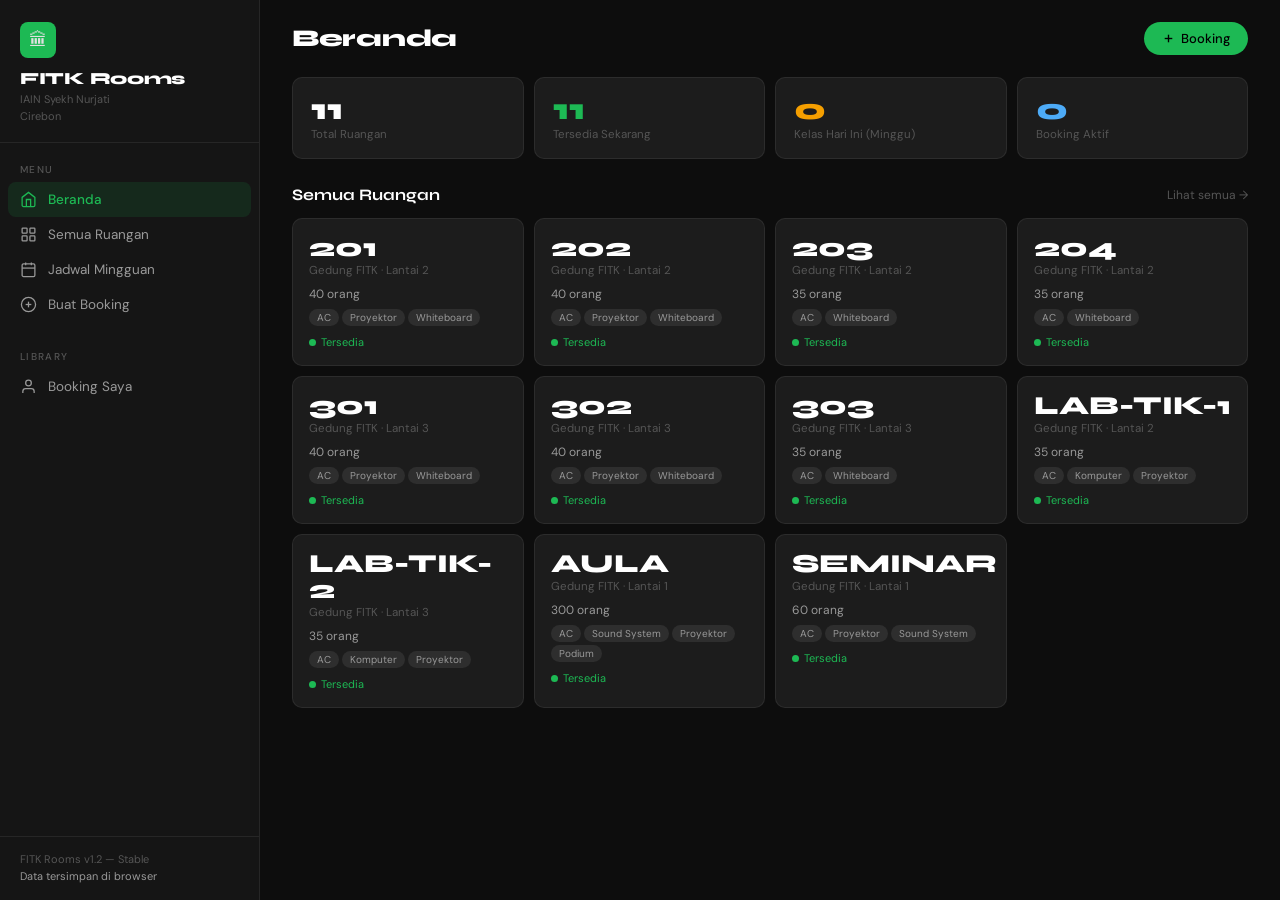
==== index.html @ 536a7aae "bisa inimah" ====
<!DOCTYPE html>
<html lang="id">
<head>
<meta charset="UTF-8">
<meta name="viewport" content="width=device-width, initial-scale=1.0">
<title>FITK Rooms — IAIN Syekh Nurjati</title>
<link href="https://fonts.googleapis.com/css2?family=Syne:wght@700;800&family=DM+Sans:wght@400;500&display=swap" rel="stylesheet">
<style>
*, *::before, *::after { box-sizing: border-box; margin: 0; padding: 0; }

:root {
  --bg: #0d0d0d;
  --surface: #151515;
  --card: #1c1c1c;
  --hover: #242424;
  --active: #2e2e2e;
  --green: #1DB954;
  --green-bright: #1ed760;
  --green-dim: rgba(29,185,84,0.12);
  --red: #e03131;
  --red-dim: rgba(224,49,49,0.12);
  --amber: #f59f00;
  --amber-dim: rgba(245,159,0,0.12);
  --blue: #4dabf7;
  --white: #ffffff;
  --t1: #e0e0e0;
  --t2: #999999;
  --t3: #555555;
  --border: rgba(255,255,255,0.07);
  --sidebar-w: 260px;
  --radius: 10px;
}

html, body { height: 100%; font-family: 'DM Sans', sans-serif; background: var(--bg); color: var(--t1); font-size: 14px; overflow: hidden; }

/* ── Layout ── */
#app { display: flex; height: 100vh; }

/* ── Sidebar ── */
#sidebar {
  width: var(--sidebar-w);
  min-width: var(--sidebar-w);
  background: var(--surface);
  border-right: 1px solid var(--border);
  display: flex;
  flex-direction: column;
  overflow-y: auto;
}
#sidebar::-webkit-scrollbar { width: 0; }

.logo-area { padding: 22px 20px 18px; border-bottom: 1px solid var(--border); }
.logo-icon { width: 36px; height: 36px; background: var(--green); border-radius: 8px; display: flex; align-items: center; justify-content: center; font-size: 18px; margin-bottom: 10px; }
.logo-title { font-family: 'Syne', sans-serif; font-size: 17px; font-weight: 800; color: var(--white); letter-spacing: -0.3px; }
.logo-sub { font-size: 11px; color: var(--t3); margin-top: 2px; line-height: 1.5; }

.nav-section { padding: 20px 20px 6px; font-size: 10px; font-weight: 500; text-transform: uppercase; letter-spacing: 1.3px; color: var(--t3); }
.nav-group { padding: 0 8px 8px; }

.nav-item {
  display: flex; align-items: center; gap: 11px;
  padding: 9px 12px; border-radius: 8px;
  cursor: pointer; color: var(--t2);
  transition: all 0.15s; font-size: 13.5px;
  user-select: none; line-height: 1;
}
.nav-item:hover { background: var(--hover); color: var(--white); }
.nav-item.active { background: var(--green-dim); color: var(--green); font-weight: 500; }
.nav-item svg { width: 17px; height: 17px; flex-shrink: 0; stroke-width: 1.8; }
.nav-badge { font-size: 10px; background: var(--green); color: #000; border-radius: 20px; padding: 1px 7px; font-weight: 700; margin-left: auto; display: none; }

.sidebar-footer { margin-top: auto; padding: 14px 20px; border-top: 1px solid var(--border); font-size: 11px; color: var(--t3); line-height: 1.6; }

/* ── Main ── */
#main { flex: 1; display: flex; flex-direction: column; overflow: hidden; min-width: 0; }

#topbar { display: flex; align-items: center; gap: 14px; padding: 22px 32px 0; flex-shrink: 0; }
#page-title { font-family: 'Syne', sans-serif; font-size: 24px; font-weight: 800; color: var(--white); flex: 1; letter-spacing: -0.3px; }

#content { flex: 1; overflow-y: auto; padding: 22px 32px 48px; }
#content::-webkit-scrollbar { width: 6px; }
#content::-webkit-scrollbar-thumb { background: var(--active); border-radius: 20px; }

/* ── Pages ── */
.page { display: none; }
.page.active { display: block; animation: fadeIn 0.2s ease; }
@keyframes fadeIn { from { opacity: 0; transform: translateY(6px); } to { opacity: 1; transform: none; } }

/* ── Buttons ── */
.btn {
  display: inline-flex; align-items: center; gap: 6px;
  padding: 8px 18px; border-radius: 22px; font-size: 13px;
  font-weight: 500; cursor: pointer; border: none;
  transition: all 0.15s; font-family: 'DM Sans', sans-serif;
  white-space: nowrap;
}
.btn-green { background: var(--green); color: #000; }
.btn-green:hover { background: var(--green-bright); }
.btn-outline { background: transparent; border: 1px solid var(--border); color: var(--t2); }
.btn-outline:hover { background: var(--hover); color: var(--white); border-color: var(--t3); }
.btn-red { background: var(--red-dim); color: var(--red); border: 1px solid rgba(224,49,49,0.2); }
.btn-red:hover { background: rgba(224,49,49,0.22); }
.btn-sm { padding: 5px 13px; font-size: 12px; }

/* ── Search ── */
.search-wrap { position: relative; }
.search-wrap svg { position: absolute; left: 11px; top: 50%; transform: translateY(-50%); color: var(--t3); width: 15px; height: 15px; pointer-events: none; stroke-width: 2; }
.search-wrap input { background: var(--card); border: 1px solid var(--border); border-radius: 22px; padding: 8px 16px 8px 34px; color: var(--t1); font-size: 13px; outline: none; width: 210px; transition: border 0.15s; font-family: 'DM Sans', sans-serif; }
.search-wrap input:focus { border-color: var(--t3); }

/* ── Stats ── */
.stat-grid { display: grid; grid-template-columns: repeat(4, 1fr); gap: 10px; margin-bottom: 26px; }
.stat-card { background: var(--card); border: 1px solid var(--border); border-radius: var(--radius); padding: 16px 18px; }
.stat-num { font-family: 'Syne', sans-serif; font-size: 30px; font-weight: 800; line-height: 1; color: var(--white); }
.stat-label { font-size: 11.5px; color: var(--t3); margin-top: 3px; }
.stat-card.green .stat-num { color: var(--green); }
.stat-card.amber .stat-num { color: var(--amber); }
.stat-card.blue .stat-num { color: var(--blue); }

/* ── Section header ── */
.sec-header { display: flex; align-items: center; justify-content: space-between; margin-bottom: 14px; margin-top: 26px; }
.sec-header:first-child { margin-top: 0; }
.sec-title { font-family: 'Syne', sans-serif; font-size: 16px; font-weight: 700; color: var(--white); }
.sec-link { font-size: 12px; color: var(--t3); cursor: pointer; transition: 0.15s; }
.sec-link:hover { color: var(--green); }

/* ── Room grid ── */
.room-grid { display: grid; grid-template-columns: repeat(auto-fill, minmax(185px, 1fr)); gap: 10px; }
.room-card {
  background: var(--card); border: 1px solid var(--border);
  border-radius: var(--radius); padding: 16px;
  cursor: pointer; transition: all 0.18s;
  position: relative; overflow: hidden;
}
.room-card::after {
  content: ''; position: absolute; top: 0; left: 0; right: 0; height: 3px;
  background: var(--green); opacity: 0; transition: opacity 0.2s;
}
.room-card:hover { background: var(--hover); border-color: var(--t3); transform: translateY(-2px); }
.room-card:hover::after { opacity: 0.5; }
.room-card.occupied::after { background: var(--red); opacity: 0.9; }
.room-card.booked::after { background: var(--amber); opacity: 0.9; }
.room-num { font-family: 'Syne', sans-serif; font-size: 26px; font-weight: 800; color: var(--white); line-height: 1; }
.room-meta { font-size: 11.5px; color: var(--t3); margin-top: 2px; }
.room-cap { font-size: 12px; color: var(--t2); margin-top: 8px; }
.room-tags { display: flex; flex-wrap: wrap; gap: 3px; margin-top: 7px; }
.tag { font-size: 10px; background: var(--active); color: var(--t2); border-radius: 20px; padding: 2px 8px; }
.status-dot { display: flex; align-items: center; gap: 5px; font-size: 11px; margin-top: 9px; }
.dot { width: 7px; height: 7px; border-radius: 50%; flex-shrink: 0; }
.dot-green { background: var(--green); }
.dot-red { background: var(--red); }
.dot-amber { background: var(--amber); }

/* ── Now strip ── */
.now-strip { display: flex; gap: 8px; overflow-x: auto; padding-bottom: 6px; margin-bottom: 4px; }
.now-strip::-webkit-scrollbar { height: 3px; }
.now-strip::-webkit-scrollbar-thumb { background: var(--active); border-radius: 20px; }
.now-card {
  background: var(--card); border: 1px solid var(--border);
  border-left: 3px solid var(--red); border-radius: var(--radius);
  padding: 12px 14px; min-width: 175px; flex-shrink: 0;
}
.now-card.booked { border-left-color: var(--amber); }
.now-card-room { font-family: 'Syne', sans-serif; font-size: 17px; font-weight: 700; color: var(--white); }
.now-card-info { font-size: 11px; color: var(--t3); margin-top: 2px; line-height: 1.5; }

/* ── Filter chips ── */
.filter-bar { display: flex; gap: 6px; margin-bottom: 18px; flex-wrap: wrap; }
.chip {
  font-size: 12px; padding: 5px 13px; border-radius: 20px;
  border: 1px solid var(--border); background: var(--card);
  color: var(--t2); cursor: pointer; transition: 0.15s;
}
.chip:hover, .chip.active { background: var(--green-dim); border-color: var(--green); color: var(--green); }

/* ── Schedule selector ── */
.sched-controls { display: flex; gap: 10px; margin-bottom: 18px; align-items: center; flex-wrap: wrap; }
.sched-controls label { font-size: 12px; color: var(--t3); }
select.select-field {
  background: var(--card); border: 1px solid var(--border); border-radius: 8px;
  padding: 7px 12px; color: var(--t1); font-size: 13px;
  outline: none; font-family: 'DM Sans', sans-serif; cursor: pointer;
}
select.select-field:focus { border-color: var(--green); }
select.select-field option { background: var(--surface); }

/* ── Table ── */
.data-table { width: 100%; border-collapse: collapse; border: 1px solid var(--border); border-radius: var(--radius); overflow: hidden; }
.data-table th { background: var(--surface); padding: 9px 14px; text-align: left; font-size: 11px; font-weight: 500; color: var(--t3); text-transform: uppercase; letter-spacing: 0.8px; border-bottom: 1px solid var(--border); }
.data-table td { padding: 11px 14px; border-bottom: 1px solid var(--border); vertical-align: top; font-size: 13px; }
.data-table tr:last-child td { border-bottom: none; }
.data-table tr:hover td { background: var(--hover); }
.badge-green { font-size: 10.5px; background: var(--green-dim); color: var(--green); border-radius: 20px; padding: 2px 8px; font-weight: 500; display: inline-block; }
.badge-amber { font-size: 10.5px; background: var(--amber-dim); color: var(--amber); border-radius: 20px; padding: 2px 8px; font-weight: 500; display: inline-block; }
.td-main { font-size: 12px; color: var(--t2); }
.td-sub { font-size: 11.5px; color: var(--t3); margin-top: 2px; }

/* ── Form ── */
.form-card { background: var(--card); border: 1px solid var(--border); border-radius: var(--radius); padding: 24px; max-width: 580px; }
.form-grid { display: grid; grid-template-columns: 1fr 1fr; gap: 14px; }
.form-group { display: flex; flex-direction: column; gap: 5px; }
.form-group.full { grid-column: 1 / -1; }
.form-label { font-size: 12px; color: var(--t3); font-weight: 500; }
.form-input {
  background: var(--surface); border: 1px solid var(--border); border-radius: 8px;
  padding: 9px 13px; color: var(--t1); font-size: 13.5px;
  outline: none; transition: border 0.15s; font-family: 'DM Sans', sans-serif; width: 100%;
}
.form-input:focus { border-color: var(--green); }
.form-input::placeholder { color: var(--t3); }
.form-input[readonly] { color: var(--t3); cursor: default; }
.form-error { font-size: 13px; color: var(--red); margin-top: 10px; display: none; padding: 10px 14px; background: var(--red-dim); border-radius: 8px; border: 1px solid rgba(224,49,49,0.2); }

/* ── Booking list ── */
.booking-item {
  background: var(--card); border: 1px solid var(--border); border-radius: var(--radius);
  padding: 16px 18px; display: flex; align-items: flex-start; gap: 14px;
  margin-bottom: 8px; transition: border 0.15s;
}
.booking-item:hover { border-color: var(--t3); }
.booking-room { font-family: 'Syne', sans-serif; font-size: 20px; font-weight: 800; color: var(--white); min-width: 64px; padding-top: 2px; }
.booking-info { flex: 1; min-width: 0; }
.booking-id { font-size: 10.5px; background: var(--active); border-radius: 20px; padding: 2px 9px; color: var(--t2); display: inline-block; margin-bottom: 4px; }
.booking-title { font-size: 13.5px; font-weight: 500; color: var(--t1); margin-bottom: 3px; }
.booking-meta { font-size: 12px; color: var(--t3); line-height: 1.7; }
.booking-actions { display: flex; flex-direction: column; gap: 6px; align-items: flex-end; flex-shrink: 0; }
.status-pill { font-size: 11px; padding: 3px 10px; border-radius: 20px; font-weight: 500; }
.status-pill.aktif { background: var(--green-dim); color: var(--green); }
.status-pill.batal { background: var(--active); color: var(--t3); }

/* ── Modal ── */
#overlay {
  position: fixed; inset: 0; background: rgba(0,0,0,0.75);
  z-index: 100; display: none; align-items: center; justify-content: center;
  backdrop-filter: blur(6px);
}
#overlay.open { display: flex; }
.modal {
  background: var(--surface); border: 1px solid var(--border); border-radius: 14px;
  padding: 26px; width: 90%; max-width: 500px; max-height: 82vh;
  overflow-y: auto; position: relative;
}
.modal::-webkit-scrollbar { width: 4px; }
.modal::-webkit-scrollbar-thumb { background: var(--active); border-radius: 20px; }
.modal-close {
  position: absolute; top: 14px; right: 14px;
  background: var(--hover); border: none; color: var(--t2);
  width: 28px; height: 28px; border-radius: 50%; cursor: pointer;
  font-size: 15px; display: flex; align-items: center; justify-content: center;
  transition: 0.15s;
}
.modal-close:hover { background: var(--active); color: var(--white); }
.modal-title { font-family: 'Syne', sans-serif; font-size: 19px; font-weight: 700; color: var(--white); margin-bottom: 2px; }
.modal-sub { font-size: 12.5px; color: var(--t3); margin-bottom: 18px; }
.modal-section { font-size: 12px; font-weight: 500; color: var(--t2); text-transform: uppercase; letter-spacing: 0.8px; margin: 16px 0 8px; }
.modal-row { display: grid; grid-template-columns: 1fr 1fr 1fr; gap: 12px; margin-bottom: 14px; }
.modal-field-label { font-size: 10.5px; color: var(--t3); text-transform: uppercase; letter-spacing: 0.7px; margin-bottom: 2px; }
.modal-field-val { font-size: 13.5px; color: var(--t1); }
.chip-row { display: flex; flex-wrap: wrap; gap: 5px; }
.chip-small { font-size: 11px; background: var(--active); color: var(--t2); border-radius: 20px; padding: 3px 10px; }
.sched-entry { padding: 8px 0; border-bottom: 1px solid var(--border); }
.sched-entry:last-child { border-bottom: none; }
.sched-header { display: flex; gap: 7px; align-items: center; margin-bottom: 3px; }
.sched-day { font-size: 11px; background: var(--active); color: var(--t2); padding: 2px 8px; border-radius: 20px; }
.sched-time { font-size: 12px; color: var(--t2); }
.sched-name { font-size: 13px; color: var(--t1); }
.sched-detail { font-size: 11.5px; color: var(--t3); }
hr.divider { border: none; border-top: 1px solid var(--border); margin: 16px 0; }

/* ── Toast ── */
#toast-container { position: fixed; bottom: 22px; right: 22px; z-index: 200; display: flex; flex-direction: column; gap: 7px; pointer-events: none; }
.toast {
  background: var(--surface); border: 1px solid var(--border); border-radius: 8px;
  padding: 11px 16px; font-size: 13px; color: var(--t1);
  animation: toastIn 0.22s ease; pointer-events: all;
  max-width: 300px; box-shadow: 0 6px 24px rgba(0,0,0,0.5);
}
.toast.green { border-color: rgba(29,185,84,0.35); background: rgba(29,185,84,0.1); color: var(--green); }
.toast.red { border-color: rgba(224,49,49,0.35); background: rgba(224,49,49,0.1); color: var(--red); }
.toast.out { animation: toastOut 0.22s ease forwards; }
@keyframes toastIn { from { opacity: 0; transform: translateX(14px); } to { opacity: 1; transform: none; } }
@keyframes toastOut { to { opacity: 0; transform: translateX(14px); } }

/* ── Empty state ── */
.empty-state { text-align: center; padding: 52px 20px; color: var(--t3); }
.empty-icon { font-size: 36px; margin-bottom: 10px; opacity: 0.35; }
</style>
</head>
<body>

<div id="app">

  <!-- ── Sidebar ── -->
  <div id="sidebar">
    <div class="logo-area">
      <div class="logo-icon">🏛</div>
      <div class="logo-title">FITK Rooms</div>
      <div class="logo-sub">IAIN Syekh Nurjati<br>Cirebon</div>
    </div>

    <div class="nav-section">Menu</div>
    <div class="nav-group">
      <div class="nav-item active" id="nav-home" onclick="goTo('home')">
        <svg viewBox="0 0 24 24" fill="none" stroke="currentColor"><path d="M3 9l9-7 9 7v11a2 2 0 01-2 2H5a2 2 0 01-2-2z"/><polyline points="9 22 9 12 15 12 15 22"/></svg>
        Beranda
      </div>
      <div class="nav-item" id="nav-rooms" onclick="goTo('rooms')">
        <svg viewBox="0 0 24 24" fill="none" stroke="currentColor"><rect x="3" y="3" width="7" height="7" rx="1"/><rect x="14" y="3" width="7" height="7" rx="1"/><rect x="3" y="14" width="7" height="7" rx="1"/><rect x="14" y="14" width="7" height="7" rx="1"/></svg>
        Semua Ruangan
      </div>
      <div class="nav-item" id="nav-jadwal" onclick="goTo('jadwal')">
        <svg viewBox="0 0 24 24" fill="none" stroke="currentColor"><rect x="3" y="4" width="18" height="18" rx="2"/><line x1="16" y1="2" x2="16" y2="6"/><line x1="8" y1="2" x2="8" y2="6"/><line x1="3" y1="10" x2="21" y2="10"/></svg>
        Jadwal Mingguan
      </div>
      <div class="nav-item" id="nav-booking" onclick="goTo('booking')">
        <svg viewBox="0 0 24 24" fill="none" stroke="currentColor"><circle cx="12" cy="12" r="10"/><line x1="12" y1="8" x2="12" y2="16"/><line x1="8" y1="12" x2="16" y2="12"/></svg>
        Buat Booking
      </div>
    </div>

    <div class="nav-section">Library</div>
    <div class="nav-group">
      <div class="nav-item" id="nav-mybookings" onclick="goTo('mybookings')">
        <svg viewBox="0 0 24 24" fill="none" stroke="currentColor"><path d="M20 21v-2a4 4 0 00-4-4H8a4 4 0 00-4 4v2"/><circle cx="12" cy="7" r="4"/></svg>
        Booking Saya
        <span class="nav-badge" id="booking-badge">0</span>
      </div>
    </div>

    <div class="sidebar-footer">
      FITK Rooms v1.2 — Stable<br>
      <span style="color: var(--t2)">Data tersimpan di browser</span>
    </div>
  </div>

  <!-- ── Main ── -->
  <div id="main">
    <div id="topbar">
      <div id="page-title">Beranda</div>
      <div class="search-wrap" id="search-area" style="display:none">
        <svg viewBox="0 0 24 24" fill="none" stroke="currentColor"><circle cx="11" cy="11" r="8"/><path d="m21 21-4.35-4.35"/></svg>
        <input type="text" id="search-input" placeholder="Cari ruangan..." oninput="doSearch()">
      </div>
      <button class="btn btn-green" onclick="goTo('booking')">
        <svg width="13" height="13" viewBox="0 0 24 24" fill="none" stroke="currentColor" stroke-width="2.5"><line x1="12" y1="5" x2="12" y2="19"/><line x1="5" y1="12" x2="19" y2="12"/></svg>
        Booking
      </button>
    </div>

    <div id="content">

      <!-- PAGE: Beranda -->
      <div class="page active" id="page-home">
        <div class="stat-grid" id="stat-grid"></div>
        <div id="now-occupied"></div>
        <div class="sec-header">
          <span class="sec-title">Semua Ruangan</span>
          <span class="sec-link" onclick="goTo('rooms')">Lihat semua →</span>
        </div>
        <div class="room-grid" id="home-rooms"></div>
      </div>

      <!-- PAGE: Semua Ruangan -->
      <div class="page" id="page-rooms">
        <div class="filter-bar" id="room-filter-bar"></div>
        <div class="room-grid" id="all-rooms"></div>
      </div>

      <!-- PAGE: Jadwal Mingguan -->
      <div class="page" id="page-jadwal">
        <div class="sched-controls">
          <label>Ruangan</label>
          <select class="select-field" id="sched-room" onchange="renderSchedule()"></select>
          <label>Hari</label>
          <select class="select-field" id="sched-day" onchange="renderSchedule()">
            <option value="">Semua Hari</option>
            <option>Senin</option><option>Selasa</option><option>Rabu</option>
            <option>Kamis</option><option>Jumat</option><option>Sabtu</option>
          </select>
        </div>
        <div id="schedule-table"></div>
      </div>

      <!-- PAGE: Buat Booking -->
      <div class="page" id="page-booking">
        <div class="form-card">
          <div class="form-grid">
            <div class="form-group full">
              <label class="form-label">Ruangan</label>
              <select class="form-input" id="form-room">
                <option value="">— Pilih ruangan —</option>
              </select>
            </div>
            <div class="form-group full">
              <label class="form-label">Nama Peminjam / Organisasi</label>
              <input class="form-input" id="form-name" type="text" placeholder="Contoh: BEM FITK">
            </div>
            <div class="form-group full">
              <label class="form-label">Keperluan / Nama Kegiatan</label>
              <input class="form-input" id="form-purpose" type="text" placeholder="Contoh: Rapat Proker Semester">
            </div>
            <div class="form-group">
              <label class="form-label">Tanggal</label>
              <input class="form-input" id="form-date" type="date">
            </div>
            <div class="form-group">
              <label class="form-label">Hari</label>
              <input class="form-input" id="form-day-display" type="text" readonly placeholder="Otomatis terisi">
            </div>
            <div class="form-group">
              <label class="form-label">Jam Mulai</label>
              <input class="form-input" id="form-start" type="time" value="09:00">
            </div>
            <div class="form-group">
              <label class="form-label">Jam Selesai</label>
              <input class="form-input" id="form-end" type="time" value="11:00">
            </div>
          </div>
          <div class="form-error" id="form-error"></div>
          <div style="display:flex; gap:10px; margin-top:18px;">
            <button class="btn btn-green" onclick="submitBooking()">Konfirmasi Booking</button>
            <button class="btn btn-outline" onclick="resetForm()">Reset</button>
          </div>
        </div>
      </div>

      <!-- PAGE: Booking Saya -->
      <div class="page" id="page-mybookings">
        <div class="filter-bar">
          <div class="chip active" id="bkchip-aktif" onclick="setBookingFilter('aktif', this)">Aktif</div>
          <div class="chip" id="bkchip-dibatalkan" onclick="setBookingFilter('dibatalkan', this)">Dibatalkan</div>
          <div class="chip" id="bkchip-all" onclick="setBookingFilter('all', this)">Semua</div>
        </div>
        <div id="my-bookings-list"></div>
      </div>

    </div>
  </div>
</div>

<!-- ── Modal ── -->
<div id="overlay" onclick="if(event.target===this) closeModal()">
  <div class="modal" id="modal-content"></div>
</div>

<!-- ── Toasts ── -->
<div id="toast-container"></div>

<script>
// ============================================================
// DATA
// ============================================================

var ROOMS = {
  '201':      { lantai: 2, kapasitas: 40,  fasilitas: ['AC', 'Proyektor', 'Whiteboard'], gedung: 'FITK' },
  '202':      { lantai: 2, kapasitas: 40,  fasilitas: ['AC', 'Proyektor', 'Whiteboard'], gedung: 'FITK' },
  '203':      { lantai: 2, kapasitas: 35,  fasilitas: ['AC', 'Whiteboard'],              gedung: 'FITK' },
  '204':      { lantai: 2, kapasitas: 35,  fasilitas: ['AC', 'Whiteboard'],              gedung: 'FITK' },
  '301':      { lantai: 3, kapasitas: 40,  fasilitas: ['AC', 'Proyektor', 'Whiteboard'], gedung: 'FITK' },
  '302':      { lantai: 3, kapasitas: 40,  fasilitas: ['AC', 'Proyektor', 'Whiteboard'], gedung: 'FITK' },
  '303':      { lantai: 3, kapasitas: 35,  fasilitas: ['AC', 'Whiteboard'],              gedung: 'FITK' },
  'LAB-TIK-1':{ lantai: 2, kapasitas: 35, fasilitas: ['AC', 'Komputer', 'Proyektor'],   gedung: 'FITK' },
  'LAB-TIK-2':{ lantai: 3, kapasitas: 35, fasilitas: ['AC', 'Komputer', 'Proyektor'],   gedung: 'FITK' },
  'AULA':     { lantai: 1, kapasitas: 300, fasilitas: ['AC', 'Sound System', 'Proyektor', 'Podium'], gedung: 'FITK' },
  'SEMINAR':  { lantai: 1, kapasitas: 60,  fasilitas: ['AC', 'Proyektor', 'Sound System'], gedung: 'FITK' }
};

var SCHEDULES = [
  { id:'JT001', ruangan:'201',       matkul:'Pemrograman Web',            kelas:'TIF-3A', dosen:'Dr. H. Arif Firdaus, M.Kom',      hari:'Senin',  jam_mulai:'07:30', sks:3 },
  { id:'JT002', ruangan:'202',       matkul:'Basis Data',                 kelas:'TIF-2B', dosen:'Ratna Dewi, M.T',                 hari:'Senin',  jam_mulai:'07:30', sks:3 },
  { id:'JT003', ruangan:'301',       matkul:'Sistem Operasi',             kelas:'TIF-2A', dosen:'Muhamad Ichsan, M.Kom',           hari:'Senin',  jam_mulai:'10:00', sks:3 },
  { id:'JT004', ruangan:'LAB-TIK-1', matkul:'Praktikum Basis Data',       kelas:'TIF-2B', dosen:'Ratna Dewi, M.T',                 hari:'Senin',  jam_mulai:'13:00', sks:2 },
  { id:'JT005', ruangan:'201',       matkul:'Kecerdasan Buatan',          kelas:'TIF-4A', dosen:'Prof. Dr. Toto Sugiarto, M.Pd',  hari:'Selasa', jam_mulai:'07:30', sks:3 },
  { id:'JT006', ruangan:'203',       matkul:'Jaringan Komputer',          kelas:'TIF-3B', dosen:'Ade Kurniawan, M.T',              hari:'Selasa', jam_mulai:'09:50', sks:3 },
  { id:'JT007', ruangan:'302',       matkul:'Algoritma & Pemrograman',    kelas:'TIF-1A', dosen:'Neng Siti Fauziah, M.Kom',        hari:'Selasa', jam_mulai:'13:00', sks:3 },
  { id:'JT008', ruangan:'LAB-TIK-2', matkul:'Praktikum Jaringan',         kelas:'TIF-3B', dosen:'Ade Kurniawan, M.T',              hari:'Selasa', jam_mulai:'07:30', sks:2 },
  { id:'JT009', ruangan:'202',       matkul:'Rekayasa Perangkat Lunak',   kelas:'TIF-3A', dosen:'Dr. H. Arif Firdaus, M.Kom',     hari:'Rabu',   jam_mulai:'07:30', sks:3 },
  { id:'JT010', ruangan:'301',       matkul:'Matematika Diskrit',         kelas:'TIF-1B', dosen:'Hendra Permana, M.Si',            hari:'Rabu',   jam_mulai:'10:00', sks:2 },
  { id:'JT011', ruangan:'204',       matkul:'Interaksi Manusia Komputer', kelas:'TIF-3B', dosen:'Neng Siti Fauziah, M.Kom',        hari:'Rabu',   jam_mulai:'13:00', sks:3 },
  { id:'JT012', ruangan:'201',       matkul:'Data Mining',                kelas:'TIF-4B', dosen:'Prof. Dr. Toto Sugiarto, M.Pd',  hari:'Kamis',  jam_mulai:'07:30', sks:3 },
  { id:'JT013', ruangan:'303',       matkul:'Pemrograman Mobile',         kelas:'TIF-4A', dosen:'Muhamad Ichsan, M.Kom',           hari:'Kamis',  jam_mulai:'10:00', sks:3 },
  { id:'JT014', ruangan:'LAB-TIK-1', matkul:'Praktikum RPL',              kelas:'TIF-3A', dosen:'Dr. H. Arif Firdaus, M.Kom',     hari:'Kamis',  jam_mulai:'13:00', sks:2 },
  { id:'JT015', ruangan:'302',       matkul:'Etika Profesi IT',           kelas:'TIF-4B', dosen:'Hendra Permana, M.Si',            hari:'Jumat',  jam_mulai:'07:30', sks:2 },
  { id:'JT016', ruangan:'204',       matkul:'Kapita Selekta',             kelas:'TIF-4A', dosen:'Ratna Dewi, M.T',                 hari:'Jumat',  jam_mulai:'09:00', sks:2 }
];

var DAY_EN_TO_ID = {
  Monday:'Senin', Tuesday:'Selasa', Wednesday:'Rabu',
  Thursday:'Kamis', Friday:'Jumat', Saturday:'Sabtu', Sunday:'Minggu'
};
var DAY_ORDER = { Senin:0, Selasa:1, Rabu:2, Kamis:3, Jumat:4, Sabtu:5, Minggu:6 };

// ============================================================
// STATE
// ============================================================
var currentPage = 'home';
var roomFilterActive = 'all';
var bookingFilterActive = 'aktif';

// ============================================================
// STORAGE
// ============================================================
function getBookings() {
  try { return JSON.parse(localStorage.getItem('fitk_bookings') || '[]'); }
  catch(e) { return []; }
}
function saveBookings(data) {
  localStorage.setItem('fitk_bookings', JSON.stringify(data));
}

// ============================================================
// TIME HELPERS
// ============================================================
function parseMinutes(timeStr) {
  var parts = timeStr.split(':');
  return parseInt(parts[0]) * 60 + parseInt(parts[1]);
}
function formatTime(totalMinutes) {
  var h = Math.floor(totalMinutes / 60);
  var m = totalMinutes % 60;
  return String(h).padStart(2,'0') + ':' + String(m).padStart(2,'0');
}
function getEndTime(startTime, sks) {
  return formatTime(parseMinutes(startTime) + sks * 50);
}
function getDayFromDate(dateStr) {
  if (!dateStr) return '';
  var d = new Date(dateStr + 'T12:00:00');
  return DAY_EN_TO_ID[d.toLocaleDateString('en-US', { weekday: 'long' })] || '';
}
function getCurrentDay() {
  return DAY_EN_TO_ID[new Date().toLocaleDateString('en-US', { weekday: 'long' })] || '';
}
function getCurrentTime() {
  var n = new Date();
  return String(n.getHours()).padStart(2,'0') + ':' + String(n.getMinutes()).padStart(2,'0');
}
function getTodayStr() {
  var n = new Date();
  return n.getFullYear() + '-' + String(n.getMonth()+1).padStart(2,'0') + '-' + String(n.getDate()).padStart(2,'0');
}

// ============================================================
// ROOM STATUS
// ============================================================
function getRoomStatus(roomId, day, time) {
  if (!day) return { status: 'available' };
  var t = parseMinutes(time);
  for (var i = 0; i < SCHEDULES.length; i++) {
    var s = SCHEDULES[i];
    if (s.ruangan !== roomId || s.hari !== day) continue;
    var start = parseMinutes(s.jam_mulai);
    var end = start + s.sks * 50;
    if (t >= start && t < end) return { status: 'occupied', detail: s };
  }
  var today = getTodayStr();
  var bookings = getBookings();
  for (var j = 0; j < bookings.length; j++) {
    var b = bookings[j];
    if (b.ruangan !== roomId || b.tanggal !== today || b.status !== 'aktif') continue;
    var bStart = parseMinutes(b.jam_mulai);
    var bEnd = parseMinutes(b.jam_selesai);
    if (t >= bStart && t < bEnd) return { status: 'booked', detail: b };
  }
  return { status: 'available' };
}

// ============================================================
// CONFLICT CHECK
// ============================================================
function checkConflict(roomId, date, startTime, endTime) {
  var day = getDayFromDate(date);
  var t1 = parseMinutes(startTime);
  var t2 = parseMinutes(endTime);
  if (t1 >= t2) return { conflict: true, msg: 'Jam mulai harus lebih awal dari jam selesai.' };
  for (var i = 0; i < SCHEDULES.length; i++) {
    var s = SCHEDULES[i];
    if (s.ruangan !== roomId || s.hari !== day) continue;
    var sStart = parseMinutes(s.jam_mulai);
    var sEnd = sStart + s.sks * 50;
    if (t1 < sEnd && t2 > sStart) {
      return { conflict: true, msg: 'Bentrok jadwal tetap: ' + s.matkul + ' (' + s.kelas + ') ' + day + ' ' + s.jam_mulai + '\u2013' + formatTime(sEnd) };
    }
  }
  var bookings = getBookings();
  for (var j = 0; j < bookings.length; j++) {
    var b = bookings[j];
    if (b.ruangan !== roomId || b.tanggal !== date || b.status !== 'aktif') continue;
    var bStart = parseMinutes(b.jam_mulai);
    var bEnd = parseMinutes(b.jam_selesai);
    if (t1 < bEnd && t2 > bStart) {
      return { conflict: true, msg: 'Bentrok booking aktif: \u201c' + b.keperluan + '\u201d oleh ' + b.peminjam + ' (' + b.jam_mulai + '\u2013' + b.jam_selesai + ')' };
    }
  }
  return { conflict: false };
}

// ============================================================
// NAVIGATION
// ============================================================
var PAGE_TITLES = {
  home: 'Beranda',
  rooms: 'Semua Ruangan',
  jadwal: 'Jadwal Mingguan',
  booking: 'Buat Booking',
  mybookings: 'Booking Saya'
};

function goTo(page) {
  currentPage = page;
  document.querySelectorAll('.page').forEach(function(p) { p.classList.remove('active'); });
  document.querySelectorAll('.nav-item').forEach(function(n) { n.classList.remove('active'); });
  var pageEl = document.getElementById('page-' + page);
  if (pageEl) pageEl.classList.add('active');
  var navEl = document.getElementById('nav-' + page);
  if (navEl) navEl.classList.add('active');
  document.getElementById('page-title').textContent = PAGE_TITLES[page] || '';
  document.getElementById('search-area').style.display = (page === 'rooms') ? '' : 'none';
  if (page === 'home')       renderHome();
  if (page === 'rooms')      renderRoomsPage();
  if (page === 'jadwal')     renderJadwalPage();
  if (page === 'booking')    setupBookingForm();
  if (page === 'mybookings') renderMyBookings();
  updateBadge();
}

// ============================================================
// BADGE
// ============================================================
function updateBadge() {
  var count = getBookings().filter(function(b) { return b.status === 'aktif'; }).length;
  var badge = document.getElementById('booking-badge');
  badge.style.display = count > 0 ? '' : 'none';
  badge.textContent = count;
}

// ============================================================
// TOAST
// ============================================================
function showToast(msg, type) {
  var el = document.createElement('div');
  el.className = 'toast' + (type ? ' ' + type : '');
  el.textContent = msg;
  document.getElementById('toast-container').appendChild(el);
  setTimeout(function() {
    el.classList.add('out');
    setTimeout(function() { if (el.parentNode) el.parentNode.removeChild(el); }, 250);
  }, 3200);
}

// ============================================================
// MODAL
// ============================================================
function openModal(html) {
  document.getElementById('modal-content').innerHTML = html;
  document.getElementById('overlay').classList.add('open');
}
function closeModal() {
  document.getElementById('overlay').classList.remove('open');
}

// ============================================================
// STATUS LABEL HTML
// ============================================================
function statusHTML(status) {
  if (status === 'occupied') return '<div class="status-dot"><span class="dot dot-red"></span><span style="color:var(--red)">Sedang terpakai</span></div>';
  if (status === 'booked')   return '<div class="status-dot"><span class="dot dot-amber"></span><span style="color:var(--amber)">Ada booking</span></div>';
  return '<div class="status-dot"><span class="dot dot-green"></span><span style="color:var(--green)">Tersedia</span></div>';
}

// ============================================================
// ROOM CARD HTML
// ============================================================
function roomCardHTML(id, day, time) {
  var info = ROOMS[id];
  var st = getRoomStatus(id, day, time);
  var tags = info.fasilitas.map(function(f) { return '<span class="tag">' + f + '</span>'; }).join('');
  return '<div class="room-card ' + st.status + '" onclick="openRoomModal(\'' + id + '\')">' +
    '<div class="room-num">' + id + '</div>' +
    '<div class="room-meta">Gedung ' + info.gedung + ' &middot; Lantai ' + info.lantai + '</div>' +
    '<div class="room-cap">' + info.kapasitas + ' orang</div>' +
    '<div class="room-tags">' + tags + '</div>' +
    statusHTML(st.status) +
    '</div>';
}

// ============================================================
// HOME PAGE
// ============================================================
function renderHome() {
  var day = getCurrentDay();
  var time = getCurrentTime();
  var roomIds = Object.keys(ROOMS);
  var availCount = roomIds.filter(function(id) { return getRoomStatus(id, day, time).status === 'available'; }).length;
  var activeBookings = getBookings().filter(function(b) { return b.status === 'aktif'; }).length;
  var classesToday = SCHEDULES.filter(function(s) { return s.hari === day; }).length;

  document.getElementById('stat-grid').innerHTML =
    '<div class="stat-card"><div class="stat-num">' + roomIds.length + '</div><div class="stat-label">Total Ruangan</div></div>' +
    '<div class="stat-card green"><div class="stat-num">' + availCount + '</div><div class="stat-label">Tersedia Sekarang</div></div>' +
    '<div class="stat-card amber"><div class="stat-num">' + classesToday + '</div><div class="stat-label">Kelas Hari Ini' + (day ? ' (' + day + ')' : '') + '</div></div>' +
    '<div class="stat-card blue"><div class="stat-num">' + activeBookings + '</div><div class="stat-label">Booking Aktif</div></div>';

  var occupied = roomIds.map(function(id) { return { id: id, st: getRoomStatus(id, day, time) }; }).filter(function(x) { return x.st.status !== 'available'; });
  var nowHTML = '';
  if (occupied.length > 0) {
    var cards = occupied.map(function(x) {
      var d = x.st.detail;
      var info = x.st.status === 'occupied'
        ? d.matkul + '<br>' + d.kelas + ' &middot; ' + d.jam_mulai + '&ndash;' + getEndTime(d.jam_mulai, d.sks)
        : d.keperluan + '<br>' + d.peminjam;
      return '<div class="now-card ' + (x.st.status === 'booked' ? 'booked' : '') + '">' +
        '<div class="now-card-room">' + x.id + '</div>' +
        '<div class="now-card-info">' + info + '</div></div>';
    }).join('');
    nowHTML = '<div class="sec-header"><span class="sec-title">&#128308; Sedang Terpakai</span><span style="font-size:12px;color:var(--t3)">' + (day || 'Weekend') + ' &middot; ' + time + '</span></div>' +
      '<div class="now-strip">' + cards + '</div>';
  }
  document.getElementById('now-occupied').innerHTML = nowHTML;
  document.getElementById('home-rooms').innerHTML = roomIds.map(function(id) { return roomCardHTML(id, day, time); }).join('');
}

// ============================================================
// ROOMS PAGE
// ============================================================
function renderRoomsPage() {
  var lantais = [];
  var seen = {};
  Object.values(ROOMS).forEach(function(r) { if (!seen[r.lantai]) { seen[r.lantai] = true; lantais.push(r.lantai); } });
  lantais.sort();

  var filterHTML = '<div class="chip active" onclick="setRoomFilter(\'all\', this)">Semua</div>' +
    lantais.map(function(l) { return '<div class="chip" onclick="setRoomFilter(\'lt' + l + '\', this)">Lantai ' + l + '</div>'; }).join('') +
    '<div class="chip" onclick="setRoomFilter(\'lab\', this)">Lab</div>' +
    '<div class="chip" onclick="setRoomFilter(\'avail\', this)">&#10003; Tersedia</div>';
  document.getElementById('room-filter-bar').innerHTML = filterHTML;
  renderFilteredRooms();
}

function setRoomFilter(filter, el) {
  roomFilterActive = filter;
  document.querySelectorAll('#room-filter-bar .chip').forEach(function(c) { c.classList.remove('active'); });
  el.classList.add('active');
  renderFilteredRooms();
}

function doSearch() {
  renderFilteredRooms();
}

function renderFilteredRooms() {
  var day = getCurrentDay();
  var time = getCurrentTime();
  var query = (document.getElementById('search-input') ? document.getElementById('search-input').value : '').toLowerCase().trim();
  var filtered = Object.keys(ROOMS).filter(function(id) {
    var info = ROOMS[id];
    var matchQuery = !query || id.toLowerCase().includes(query) || info.fasilitas.some(function(f) { return f.toLowerCase().includes(query); });
    var st = getRoomStatus(id, day, time).status;
    var matchFilter =
      roomFilterActive === 'all' ||
      (roomFilterActive === 'avail' && st === 'available') ||
      (roomFilterActive === 'lab' && id.startsWith('LAB')) ||
      (roomFilterActive === 'lt' + info.lantai);
    return matchQuery && matchFilter;
  });
  var grid = document.getElementById('all-rooms');
  if (!grid) return;
  if (filtered.length === 0) {
    grid.innerHTML = '<div class="empty-state"><div class="empty-icon">&#128269;</div><p>Tidak ada ruangan yang cocok.</p></div>';
  } else {
    grid.innerHTML = filtered.map(function(id) { return roomCardHTML(id, day, time); }).join('');
  }
}

// ============================================================
// ROOM MODAL
// ============================================================
function openRoomModal(id) {
  var info = ROOMS[id];
  var day = getCurrentDay();
  var time = getCurrentTime();
  var st = getRoomStatus(id, day, time);
  var statusColor = st.status === 'available' ? 'var(--green)' : st.status === 'occupied' ? 'var(--red)' : 'var(--amber)';
  var statusText = st.status === 'available' ? 'Tersedia' : st.status === 'occupied' ? 'Terpakai (Kelas)' : 'Ada Booking';

  var jt = SCHEDULES.filter(function(s) { return s.ruangan === id; }).sort(function(a, b) {
    return (DAY_ORDER[a.hari] || 0) - (DAY_ORDER[b.hari] || 0) || a.jam_mulai.localeCompare(b.jam_mulai);
  });
  var bk = getBookings().filter(function(b) { return b.ruangan === id && b.status === 'aktif'; }).sort(function(a, b) {
    return a.tanggal.localeCompare(b.tanggal);
  });

  var schedHTML = '';
  if (jt.length > 0) {
    schedHTML += '<div class="modal-section">Jadwal Tetap</div>';
    schedHTML += jt.map(function(j) {
      return '<div class="sched-entry">' +
        '<div class="sched-header"><span class="sched-day">' + j.hari + '</span><span class="sched-time">' + j.jam_mulai + '&ndash;' + getEndTime(j.jam_mulai, j.sks) + '</span><span class="badge-green">' + j.sks + ' SKS</span></div>' +
        '<div class="sched-name">' + j.matkul + '</div>' +
        '<div class="sched-detail">' + j.kelas + ' &middot; ' + j.dosen + '</div></div>';
    }).join('');
  }
  if (bk.length > 0) {
    schedHTML += '<div class="modal-section">Booking Aktif</div>';
    schedHTML += bk.map(function(b) {
      return '<div class="sched-entry">' +
        '<div class="sched-header"><span class="sched-day">' + getDayFromDate(b.tanggal) + ', ' + b.tanggal + '</span><span class="sched-time">' + b.jam_mulai + '&ndash;' + b.jam_selesai + '</span></div>' +
        '<div class="sched-name">' + b.keperluan + '</div>' +
        '<div class="sched-detail">' + b.peminjam + ' &middot; <span style="color:var(--amber)">' + b.id + '</span></div></div>';
    }).join('');
  }

  var html = '<button class="modal-close" onclick="closeModal()">&#10005;</button>' +
    '<div class="modal-title">Ruangan ' + id + '</div>' +
    '<div class="modal-sub">Gedung ' + info.gedung + ' &middot; Lantai ' + info.lantai + '</div>' +
    '<div class="modal-row">' +
      '<div><div class="modal-field-label">Kapasitas</div><div class="modal-field-val">' + info.kapasitas + ' orang</div></div>' +
      '<div><div class="modal-field-label">Lantai</div><div class="modal-field-val">Lantai ' + info.lantai + '</div></div>' +
      '<div><div class="modal-field-label">Status</div><div class="modal-field-val" style="color:' + statusColor + '">' + statusText + '</div></div>' +
    '</div>' +
    '<div class="modal-field-label" style="margin-bottom:6px">Fasilitas</div>' +
    '<div class="chip-row">' + info.fasilitas.map(function(f) { return '<span class="chip-small">' + f + '</span>'; }).join('') + '</div>' +
    (schedHTML ? '<hr class="divider">' + schedHTML : '') +
    '<hr class="divider">' +
    '<button class="btn btn-green" style="width:100%" onclick="bookFromModal(\'' + id + '\')">+ Booking Ruangan Ini</button>';

  openModal(html);
}

function bookFromModal(id) {
  closeModal();
  goTo('booking');
  setTimeout(function() {
    var sel = document.getElementById('form-room');
    if (sel) sel.value = id;
  }, 100);
}

// ============================================================
// JADWAL PAGE
// ============================================================
function renderJadwalPage() {
  var sel = document.getElementById('sched-room');
  if (sel.options.length === 0) {
    Object.keys(ROOMS).forEach(function(id) {
      var opt = document.createElement('option');
      opt.value = id;
      opt.textContent = 'Ruangan ' + id;
      sel.appendChild(opt);
    });
  }
  renderSchedule();
}

function renderSchedule() {
  var room = document.getElementById('sched-room').value;
  var day  = document.getElementById('sched-day').value;
  var jt = SCHEDULES.filter(function(j) {
    return j.ruangan === room && (!day || j.hari === day);
  }).sort(function(a, b) {
    return (DAY_ORDER[a.hari] || 0) - (DAY_ORDER[b.hari] || 0) || a.jam_mulai.localeCompare(b.jam_mulai);
  });
  var bk = getBookings().filter(function(b) {
    return b.ruangan === room && b.status === 'aktif' && (!day || getDayFromDate(b.tanggal) === day);
  }).sort(function(a, b) {
    return a.tanggal.localeCompare(b.tanggal) || a.jam_mulai.localeCompare(b.jam_mulai);
  });
  var container = document.getElementById('schedule-table');
  if (!jt.length && !bk.length) {
    container.innerHTML = '<div class="empty-state"><div class="empty-icon">&#128197;</div><p>Tidak ada jadwal untuk ruangan ' + room + (day ? ' pada ' + day : '') + '.</p></div>';
    return;
  }
  var rows = jt.map(function(j) {
    return '<tr><td style="color:var(--t1);font-weight:500">' + j.hari + '</td>' +
      '<td style="color:var(--t2)">' + j.jam_mulai + '&ndash;' + getEndTime(j.jam_mulai, j.sks) + '</td>' +
      '<td><div class="td-main">' + j.matkul + '</div><div class="td-sub">' + j.kelas + ' &middot; ' + j.sks + ' SKS</div></td>' +
      '<td><span class="badge-green">Jadwal Tetap</span><div class="td-sub" style="margin-top:4px">' + j.dosen + '</div></td></tr>';
  });
  rows = rows.concat(bk.map(function(b) {
    return '<tr><td style="color:var(--amber)">' + getDayFromDate(b.tanggal) + ', ' + b.tanggal + '</td>' +
      '<td style="color:var(--t2)">' + b.jam_mulai + '&ndash;' + b.jam_selesai + '</td>' +
      '<td><div class="td-main">' + b.keperluan + '</div><div class="td-sub">' + b.peminjam + '</div></td>' +
      '<td><span class="badge-amber">Booking</span><div class="td-sub" style="margin-top:4px">' + b.id + '</div></td></tr>';
  }));
  container.innerHTML = '<table class="data-table"><thead><tr><th>Hari / Tanggal</th><th>Waktu</th><th>Kegiatan</th><th>Keterangan</th></tr></thead><tbody>' + rows.join('') + '</tbody></table>';
}

// ============================================================
// BOOKING FORM
// ============================================================
function setupBookingForm() {
  var sel = document.getElementById('form-room');
  if (sel.options.length <= 1) {
    Object.keys(ROOMS).forEach(function(id) {
      var opt = document.createElement('option');
      opt.value = id;
      opt.textContent = id + ' \u2014 Lantai ' + ROOMS[id].lantai + ' (' + ROOMS[id].kapasitas + ' org)';
      sel.appendChild(opt);
    });
  }
  var dateInput = document.getElementById('form-date');
  dateInput.min = getTodayStr();
  dateInput.onchange = function() {
    document.getElementById('form-day-display').value = getDayFromDate(this.value) || '';
    document.getElementById('form-error').style.display = 'none';
  };
}

function resetForm() {
  document.getElementById('form-room').value = '';
  document.getElementById('form-name').value = '';
  document.getElementById('form-purpose').value = '';
  document.getElementById('form-date').value = '';
  document.getElementById('form-day-display').value = '';
  document.getElementById('form-start').value = '09:00';
  document.getElementById('form-end').value = '11:00';
  document.getElementById('form-error').style.display = 'none';
}

function submitBooking() {
  var room    = document.getElementById('form-room').value;
  var name    = document.getElementById('form-name').value.trim();
  var purpose = document.getElementById('form-purpose').value.trim();
  var date    = document.getElementById('form-date').value;
  var start   = document.getElementById('form-start').value;
  var end     = document.getElementById('form-end').value;
  var errEl   = document.getElementById('form-error');

  if (!room || !name || !purpose || !date || !start || !end) {
    errEl.textContent = 'Semua field wajib diisi.';
    errEl.style.display = 'block';
    return;
  }

  var check = checkConflict(room, date, start, end);
  if (check.conflict) {
    errEl.textContent = check.msg;
    errEl.style.display = 'block';
    return;
  }
  errEl.style.display = 'none';

  var bookings = getBookings();
  var existingIds = bookings.map(function(b) { return b.id; });
  var n = bookings.length + 1;
  while (existingIds.indexOf('BK' + String(n).padStart(3,'0')) !== -1) n++;
  var newId = 'BK' + String(n).padStart(3,'0');

  bookings.push({
    id: newId,
    ruangan: room,
    peminjam: name,
    keperluan: purpose,
    tanggal: date,
    jam_mulai: start,
    jam_selesai: end,
    tipe: 'sementara',
    status: 'aktif',
    dibuat_pada: new Date().toLocaleString('id-ID')
  });
  saveBookings(bookings);
  updateBadge();
  showToast('Booking ' + newId + ' berhasil disimpan!', 'green');
  resetForm();
  setTimeout(function() { goTo('mybookings'); }, 600);
}

// ============================================================
// MY BOOKINGS PAGE
// ============================================================
function setBookingFilter(filter, el) {
  bookingFilterActive = filter;
  document.querySelectorAll('#page-mybookings .chip').forEach(function(c) { c.classList.remove('active'); });
  el.classList.add('active');
  renderMyBookings();
}

function renderMyBookings() {
  var all = getBookings();
  var filtered = bookingFilterActive === 'all' ? all : all.filter(function(b) { return b.status === bookingFilterActive; });
  filtered.sort(function(a, b) {
    return a.tanggal.localeCompare(b.tanggal) || a.jam_mulai.localeCompare(b.jam_mulai);
  });
  var container = document.getElementById('my-bookings-list');
  if (!filtered.length) {
    var msg = bookingFilterActive === 'aktif' ? 'aktif' : bookingFilterActive === 'dibatalkan' ? 'yang dibatalkan' : '';
    container.innerHTML = '<div class="empty-state"><div class="empty-icon">&#128203;</div><p>Tidak ada booking ' + msg + '.</p></div>';
    return;
  }
  container.innerHTML = filtered.map(function(b) {
    var isAktif = b.status === 'aktif';
    var cancelBtn = isAktif
      ? '<button class="btn btn-red btn-sm" onclick="promptCancel(\'' + b.id + '\')">Batalkan</button>'
      : '';
    return '<div class="booking-item">' +
      '<div class="booking-room">' + b.ruangan + '</div>' +
      '<div class="booking-info">' +
        '<div class="booking-id">' + b.id + '</div>' +
        '<div class="booking-title">' + b.keperluan + '</div>' +
        '<div class="booking-meta">' +
          getDayFromDate(b.tanggal) + ', ' + b.tanggal + ' &middot; ' + b.jam_mulai + '&ndash;' + b.jam_selesai + '<br>' +
          'Peminjam: ' + b.peminjam + '<br>' +
          'Dibuat: ' + b.dibuat_pada +
          (b.dibatalkan_pada ? '<br>Dibatalkan: ' + b.dibatalkan_pada : '') +
        '</div>' +
      '</div>' +
      '<div class="booking-actions">' +
        '<span class="status-pill ' + (isAktif ? 'aktif' : 'batal') + '">' + (isAktif ? 'Aktif' : 'Dibatalkan') + '</span>' +
        cancelBtn +
      '</div>' +
    '</div>';
  }).join('');
}

// ============================================================
// CANCEL BOOKING
// ============================================================
function promptCancel(bookingId) {
  var bookings = getBookings();
  var booking = null;
  for (var i = 0; i < bookings.length; i++) {
    if (bookings[i].id === bookingId) { booking = bookings[i]; break; }
  }
  if (!booking) return;

  var html = '<button class="modal-close" onclick="closeModal()">&#10005;</button>' +
    '<div class="modal-title">Batalkan Booking</div>' +
    '<div class="modal-sub">ID: ' + bookingId + ' &middot; ' + booking.keperluan + ' &middot; ' + booking.ruangan + '</div>' +
    '<div class="form-group" style="margin-bottom:14px">' +
      '<label class="form-label">Konfirmasi nama peminjam</label>' +
      '<input class="form-input" id="cancel-name-input" type="text" placeholder="' + booking.peminjam + '">' +
    '</div>' +
    '<div id="cancel-error" style="font-size:12.5px;color:var(--red);margin-bottom:12px;display:none;padding:8px 12px;background:var(--red-dim);border-radius:6px;"></div>' +
    '<div style="display:flex;gap:8px">' +
      '<button class="btn btn-red" onclick="doCancel(\'' + bookingId + '\')">Ya, Batalkan</button>' +
      '<button class="btn btn-outline" onclick="closeModal()">Kembali</button>' +
    '</div>';
  openModal(html);
}

function doCancel(bookingId) {
  var nameInput = document.getElementById('cancel-name-input');
  var errEl = document.getElementById('cancel-error');
  if (!nameInput) return;
  var inputName = nameInput.value.trim();
  var bookings = getBookings();
  var booking = null;
  for (var i = 0; i < bookings.length; i++) {
    if (bookings[i].id === bookingId) { booking = bookings[i]; break; }
  }
  if (!booking) { closeModal(); return; }
  if (inputName.toLowerCase() !== booking.peminjam.toLowerCase()) {
    errEl.textContent = 'Nama peminjam tidak cocok. Coba lagi.';
    errEl.style.display = 'block';
    return;
  }
  booking.status = 'dibatalkan';
  booking.dibatalkan_pada = new Date().toLocaleString('id-ID');
  saveBookings(bookings);
  closeModal();
  updateBadge();
  showToast('Booking ' + bookingId + ' berhasil dibatalkan.', 'red');
  renderMyBookings();
}

// ============================================================
// INIT
// ============================================================
document.addEventListener('DOMContentLoaded', function() {
  renderHome();
  updateBadge();
  document.addEventListener('keydown', function(e) {
    if (e.key === 'Escape') closeModal();
  });
});
</script>
</body>
</html>
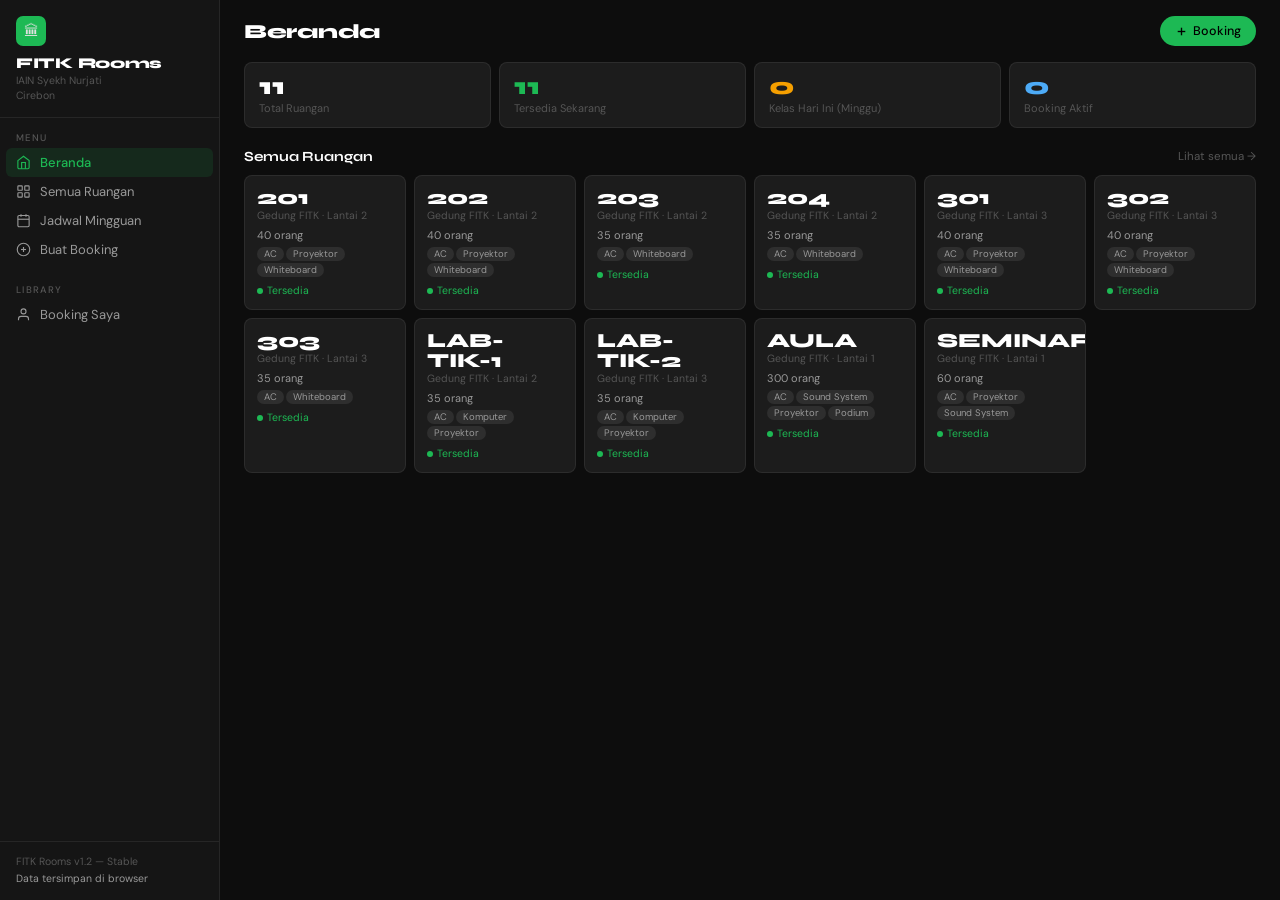
==== commit fa512c34: "hayyyaiah" ====
--- a/index.html
+++ b/index.html
@@ -27,8 +27,8 @@
   --t2: #999999;
   --t3: #555555;
   --border: rgba(255,255,255,0.07);
-  --sidebar-w: 260px;
-  --radius: 10px;
+  --sidebar-w: 220px;
+  --radius: 8px;
 }
 
 html, body { height: 100%; font-family: 'DM Sans', sans-serif; background: var(--bg); color: var(--t1); font-size: 14px; overflow: hidden; }
@@ -48,36 +48,36 @@
 }
 #sidebar::-webkit-scrollbar { width: 0; }
 
-.logo-area { padding: 22px 20px 18px; border-bottom: 1px solid var(--border); }
-.logo-icon { width: 36px; height: 36px; background: var(--green); border-radius: 8px; display: flex; align-items: center; justify-content: center; font-size: 18px; margin-bottom: 10px; }
-.logo-title { font-family: 'Syne', sans-serif; font-size: 17px; font-weight: 800; color: var(--white); letter-spacing: -0.3px; }
-.logo-sub { font-size: 11px; color: var(--t3); margin-top: 2px; line-height: 1.5; }
-
-.nav-section { padding: 20px 20px 6px; font-size: 10px; font-weight: 500; text-transform: uppercase; letter-spacing: 1.3px; color: var(--t3); }
-.nav-group { padding: 0 8px 8px; }
+.logo-area { padding: 16px 16px 14px; border-bottom: 1px solid var(--border); }
+.logo-icon { width: 30px; height: 30px; background: var(--green); border-radius: 7px; display: flex; align-items: center; justify-content: center; font-size: 15px; margin-bottom: 8px; }
+.logo-title { font-family: 'Syne', sans-serif; font-size: 15px; font-weight: 800; color: var(--white); letter-spacing: -0.3px; }
+.logo-sub { font-size: 10.5px; color: var(--t3); margin-top: 2px; line-height: 1.4; }
+
+.nav-section { padding: 14px 16px 4px; font-size: 9.5px; font-weight: 500; text-transform: uppercase; letter-spacing: 1.3px; color: var(--t3); }
+.nav-group { padding: 0 6px 6px; }
 
 .nav-item {
-  display: flex; align-items: center; gap: 11px;
-  padding: 9px 12px; border-radius: 8px;
+  display: flex; align-items: center; gap: 9px;
+  padding: 7px 10px; border-radius: 6px;
   cursor: pointer; color: var(--t2);
-  transition: all 0.15s; font-size: 13.5px;
+  transition: all 0.15s; font-size: 13px;
   user-select: none; line-height: 1;
 }
 .nav-item:hover { background: var(--hover); color: var(--white); }
 .nav-item.active { background: var(--green-dim); color: var(--green); font-weight: 500; }
-.nav-item svg { width: 17px; height: 17px; flex-shrink: 0; stroke-width: 1.8; }
-.nav-badge { font-size: 10px; background: var(--green); color: #000; border-radius: 20px; padding: 1px 7px; font-weight: 700; margin-left: auto; display: none; }
-
-.sidebar-footer { margin-top: auto; padding: 14px 20px; border-top: 1px solid var(--border); font-size: 11px; color: var(--t3); line-height: 1.6; }
+.nav-item svg { width: 15px; height: 15px; flex-shrink: 0; stroke-width: 1.8; }
+.nav-badge { font-size: 9.5px; background: var(--green); color: #000; border-radius: 20px; padding: 1px 6px; font-weight: 700; margin-left: auto; display: none; }
+
+.sidebar-footer { margin-top: auto; padding: 12px 16px; border-top: 1px solid var(--border); font-size: 10.5px; color: var(--t3); line-height: 1.6; }
 
 /* ── Main ── */
 #main { flex: 1; display: flex; flex-direction: column; overflow: hidden; min-width: 0; }
 
-#topbar { display: flex; align-items: center; gap: 14px; padding: 22px 32px 0; flex-shrink: 0; }
-#page-title { font-family: 'Syne', sans-serif; font-size: 24px; font-weight: 800; color: var(--white); flex: 1; letter-spacing: -0.3px; }
-
-#content { flex: 1; overflow-y: auto; padding: 22px 32px 48px; }
-#content::-webkit-scrollbar { width: 6px; }
+#topbar { display: flex; align-items: center; gap: 12px; padding: 16px 24px 0; flex-shrink: 0; }
+#page-title { font-family: 'Syne', sans-serif; font-size: 20px; font-weight: 800; color: var(--white); flex: 1; letter-spacing: -0.3px; }
+
+#content { flex: 1; overflow-y: auto; padding: 16px 24px 40px; }
+#content::-webkit-scrollbar { width: 4px; }
 #content::-webkit-scrollbar-thumb { background: var(--active); border-radius: 20px; }
 
 /* ── Pages ── */
@@ -87,8 +87,8 @@
 
 /* ── Buttons ── */
 .btn {
-  display: inline-flex; align-items: center; gap: 6px;
-  padding: 8px 18px; border-radius: 22px; font-size: 13px;
+  display: inline-flex; align-items: center; gap: 5px;
+  padding: 7px 15px; border-radius: 20px; font-size: 12.5px;
   font-weight: 500; cursor: pointer; border: none;
   transition: all 0.15s; font-family: 'DM Sans', sans-serif;
   white-space: nowrap;
@@ -99,85 +99,85 @@
 .btn-outline:hover { background: var(--hover); color: var(--white); border-color: var(--t3); }
 .btn-red { background: var(--red-dim); color: var(--red); border: 1px solid rgba(224,49,49,0.2); }
 .btn-red:hover { background: rgba(224,49,49,0.22); }
-.btn-sm { padding: 5px 13px; font-size: 12px; }
+.btn-sm { padding: 4px 11px; font-size: 11.5px; }
 
 /* ── Search ── */
 .search-wrap { position: relative; }
-.search-wrap svg { position: absolute; left: 11px; top: 50%; transform: translateY(-50%); color: var(--t3); width: 15px; height: 15px; pointer-events: none; stroke-width: 2; }
-.search-wrap input { background: var(--card); border: 1px solid var(--border); border-radius: 22px; padding: 8px 16px 8px 34px; color: var(--t1); font-size: 13px; outline: none; width: 210px; transition: border 0.15s; font-family: 'DM Sans', sans-serif; }
+.search-wrap svg { position: absolute; left: 10px; top: 50%; transform: translateY(-50%); color: var(--t3); width: 13px; height: 13px; pointer-events: none; stroke-width: 2; }
+.search-wrap input { background: var(--card); border: 1px solid var(--border); border-radius: 20px; padding: 6px 14px 6px 30px; color: var(--t1); font-size: 12.5px; outline: none; width: 190px; transition: border 0.15s; font-family: 'DM Sans', sans-serif; }
 .search-wrap input:focus { border-color: var(--t3); }
 
 /* ── Stats ── */
-.stat-grid { display: grid; grid-template-columns: repeat(4, 1fr); gap: 10px; margin-bottom: 26px; }
-.stat-card { background: var(--card); border: 1px solid var(--border); border-radius: var(--radius); padding: 16px 18px; }
-.stat-num { font-family: 'Syne', sans-serif; font-size: 30px; font-weight: 800; line-height: 1; color: var(--white); }
-.stat-label { font-size: 11.5px; color: var(--t3); margin-top: 3px; }
+.stat-grid { display: grid; grid-template-columns: repeat(4, 1fr); gap: 8px; margin-bottom: 20px; }
+.stat-card { background: var(--card); border: 1px solid var(--border); border-radius: var(--radius); padding: 12px 14px; }
+.stat-num { font-family: 'Syne', sans-serif; font-size: 24px; font-weight: 800; line-height: 1; color: var(--white); }
+.stat-label { font-size: 11px; color: var(--t3); margin-top: 2px; }
 .stat-card.green .stat-num { color: var(--green); }
 .stat-card.amber .stat-num { color: var(--amber); }
 .stat-card.blue .stat-num { color: var(--blue); }
 
 /* ── Section header ── */
-.sec-header { display: flex; align-items: center; justify-content: space-between; margin-bottom: 14px; margin-top: 26px; }
+.sec-header { display: flex; align-items: center; justify-content: space-between; margin-bottom: 10px; margin-top: 20px; }
 .sec-header:first-child { margin-top: 0; }
-.sec-title { font-family: 'Syne', sans-serif; font-size: 16px; font-weight: 700; color: var(--white); }
-.sec-link { font-size: 12px; color: var(--t3); cursor: pointer; transition: 0.15s; }
+.sec-title { font-family: 'Syne', sans-serif; font-size: 14px; font-weight: 700; color: var(--white); }
+.sec-link { font-size: 11.5px; color: var(--t3); cursor: pointer; transition: 0.15s; }
 .sec-link:hover { color: var(--green); }
 
 /* ── Room grid ── */
-.room-grid { display: grid; grid-template-columns: repeat(auto-fill, minmax(185px, 1fr)); gap: 10px; }
+.room-grid { display: grid; grid-template-columns: repeat(auto-fill, minmax(155px, 1fr)); gap: 8px; }
 .room-card {
   background: var(--card); border: 1px solid var(--border);
-  border-radius: var(--radius); padding: 16px;
+  border-radius: var(--radius); padding: 12px;
   cursor: pointer; transition: all 0.18s;
   position: relative; overflow: hidden;
 }
 .room-card::after {
-  content: ''; position: absolute; top: 0; left: 0; right: 0; height: 3px;
+  content: ''; position: absolute; top: 0; left: 0; right: 0; height: 2px;
   background: var(--green); opacity: 0; transition: opacity 0.2s;
 }
-.room-card:hover { background: var(--hover); border-color: var(--t3); transform: translateY(-2px); }
+.room-card:hover { background: var(--hover); border-color: var(--t3); transform: translateY(-1px); }
 .room-card:hover::after { opacity: 0.5; }
 .room-card.occupied::after { background: var(--red); opacity: 0.9; }
 .room-card.booked::after { background: var(--amber); opacity: 0.9; }
-.room-num { font-family: 'Syne', sans-serif; font-size: 26px; font-weight: 800; color: var(--white); line-height: 1; }
-.room-meta { font-size: 11.5px; color: var(--t3); margin-top: 2px; }
-.room-cap { font-size: 12px; color: var(--t2); margin-top: 8px; }
-.room-tags { display: flex; flex-wrap: wrap; gap: 3px; margin-top: 7px; }
-.tag { font-size: 10px; background: var(--active); color: var(--t2); border-radius: 20px; padding: 2px 8px; }
-.status-dot { display: flex; align-items: center; gap: 5px; font-size: 11px; margin-top: 9px; }
-.dot { width: 7px; height: 7px; border-radius: 50%; flex-shrink: 0; }
+.room-num { font-family: 'Syne', sans-serif; font-size: 20px; font-weight: 800; color: var(--white); line-height: 1; }
+.room-meta { font-size: 10.5px; color: var(--t3); margin-top: 1px; }
+.room-cap { font-size: 11px; color: var(--t2); margin-top: 6px; }
+.room-tags { display: flex; flex-wrap: wrap; gap: 2px; margin-top: 5px; }
+.tag { font-size: 9.5px; background: var(--active); color: var(--t2); border-radius: 20px; padding: 1px 7px; }
+.status-dot { display: flex; align-items: center; gap: 4px; font-size: 10.5px; margin-top: 7px; }
+.dot { width: 6px; height: 6px; border-radius: 50%; flex-shrink: 0; }
 .dot-green { background: var(--green); }
 .dot-red { background: var(--red); }
 .dot-amber { background: var(--amber); }
 
 /* ── Now strip ── */
-.now-strip { display: flex; gap: 8px; overflow-x: auto; padding-bottom: 6px; margin-bottom: 4px; }
+.now-strip { display: flex; gap: 6px; overflow-x: auto; padding-bottom: 6px; margin-bottom: 4px; }
 .now-strip::-webkit-scrollbar { height: 3px; }
 .now-strip::-webkit-scrollbar-thumb { background: var(--active); border-radius: 20px; }
 .now-card {
   background: var(--card); border: 1px solid var(--border);
-  border-left: 3px solid var(--red); border-radius: var(--radius);
-  padding: 12px 14px; min-width: 175px; flex-shrink: 0;
+  border-left: 2px solid var(--red); border-radius: var(--radius);
+  padding: 9px 12px; min-width: 155px; flex-shrink: 0;
 }
 .now-card.booked { border-left-color: var(--amber); }
-.now-card-room { font-family: 'Syne', sans-serif; font-size: 17px; font-weight: 700; color: var(--white); }
-.now-card-info { font-size: 11px; color: var(--t3); margin-top: 2px; line-height: 1.5; }
+.now-card-room { font-family: 'Syne', sans-serif; font-size: 14px; font-weight: 700; color: var(--white); }
+.now-card-info { font-size: 10.5px; color: var(--t3); margin-top: 2px; line-height: 1.4; }
 
 /* ── Filter chips ── */
-.filter-bar { display: flex; gap: 6px; margin-bottom: 18px; flex-wrap: wrap; }
+.filter-bar { display: flex; gap: 5px; margin-bottom: 14px; flex-wrap: wrap; }
 .chip {
-  font-size: 12px; padding: 5px 13px; border-radius: 20px;
+  font-size: 11.5px; padding: 4px 11px; border-radius: 20px;
   border: 1px solid var(--border); background: var(--card);
   color: var(--t2); cursor: pointer; transition: 0.15s;
 }
 .chip:hover, .chip.active { background: var(--green-dim); border-color: var(--green); color: var(--green); }
 
 /* ── Schedule selector ── */
-.sched-controls { display: flex; gap: 10px; margin-bottom: 18px; align-items: center; flex-wrap: wrap; }
-.sched-controls label { font-size: 12px; color: var(--t3); }
+.sched-controls { display: flex; gap: 8px; margin-bottom: 14px; align-items: center; flex-wrap: wrap; }
+.sched-controls label { font-size: 11.5px; color: var(--t3); }
 select.select-field {
-  background: var(--card); border: 1px solid var(--border); border-radius: 8px;
-  padding: 7px 12px; color: var(--t1); font-size: 13px;
+  background: var(--card); border: 1px solid var(--border); border-radius: 7px;
+  padding: 6px 10px; color: var(--t1); font-size: 12.5px;
   outline: none; font-family: 'DM Sans', sans-serif; cursor: pointer;
 }
 select.select-field:focus { border-color: var(--green); }
@@ -185,45 +185,45 @@
 
 /* ── Table ── */
 .data-table { width: 100%; border-collapse: collapse; border: 1px solid var(--border); border-radius: var(--radius); overflow: hidden; }
-.data-table th { background: var(--surface); padding: 9px 14px; text-align: left; font-size: 11px; font-weight: 500; color: var(--t3); text-transform: uppercase; letter-spacing: 0.8px; border-bottom: 1px solid var(--border); }
-.data-table td { padding: 11px 14px; border-bottom: 1px solid var(--border); vertical-align: top; font-size: 13px; }
+.data-table th { background: var(--surface); padding: 7px 12px; text-align: left; font-size: 10.5px; font-weight: 500; color: var(--t3); text-transform: uppercase; letter-spacing: 0.8px; border-bottom: 1px solid var(--border); }
+.data-table td { padding: 9px 12px; border-bottom: 1px solid var(--border); vertical-align: top; font-size: 12.5px; }
 .data-table tr:last-child td { border-bottom: none; }
 .data-table tr:hover td { background: var(--hover); }
-.badge-green { font-size: 10.5px; background: var(--green-dim); color: var(--green); border-radius: 20px; padding: 2px 8px; font-weight: 500; display: inline-block; }
-.badge-amber { font-size: 10.5px; background: var(--amber-dim); color: var(--amber); border-radius: 20px; padding: 2px 8px; font-weight: 500; display: inline-block; }
+.badge-green { font-size: 10px; background: var(--green-dim); color: var(--green); border-radius: 20px; padding: 2px 7px; font-weight: 500; display: inline-block; }
+.badge-amber { font-size: 10px; background: var(--amber-dim); color: var(--amber); border-radius: 20px; padding: 2px 7px; font-weight: 500; display: inline-block; }
 .td-main { font-size: 12px; color: var(--t2); }
-.td-sub { font-size: 11.5px; color: var(--t3); margin-top: 2px; }
+.td-sub { font-size: 11px; color: var(--t3); margin-top: 2px; }
 
 /* ── Form ── */
-.form-card { background: var(--card); border: 1px solid var(--border); border-radius: var(--radius); padding: 24px; max-width: 580px; }
-.form-grid { display: grid; grid-template-columns: 1fr 1fr; gap: 14px; }
-.form-group { display: flex; flex-direction: column; gap: 5px; }
+.form-card { background: var(--card); border: 1px solid var(--border); border-radius: var(--radius); padding: 18px; max-width: 540px; }
+.form-grid { display: grid; grid-template-columns: 1fr 1fr; gap: 11px; }
+.form-group { display: flex; flex-direction: column; gap: 4px; }
 .form-group.full { grid-column: 1 / -1; }
-.form-label { font-size: 12px; color: var(--t3); font-weight: 500; }
+.form-label { font-size: 11px; color: var(--t3); font-weight: 500; }
 .form-input {
-  background: var(--surface); border: 1px solid var(--border); border-radius: 8px;
-  padding: 9px 13px; color: var(--t1); font-size: 13.5px;
+  background: var(--surface); border: 1px solid var(--border); border-radius: 7px;
+  padding: 8px 11px; color: var(--t1); font-size: 13px;
   outline: none; transition: border 0.15s; font-family: 'DM Sans', sans-serif; width: 100%;
 }
 .form-input:focus { border-color: var(--green); }
 .form-input::placeholder { color: var(--t3); }
 .form-input[readonly] { color: var(--t3); cursor: default; }
-.form-error { font-size: 13px; color: var(--red); margin-top: 10px; display: none; padding: 10px 14px; background: var(--red-dim); border-radius: 8px; border: 1px solid rgba(224,49,49,0.2); }
+.form-error { font-size: 12.5px; color: var(--red); margin-top: 10px; display: none; padding: 8px 12px; background: var(--red-dim); border-radius: 7px; border: 1px solid rgba(224,49,49,0.2); }
 
 /* ── Booking list ── */
 .booking-item {
   background: var(--card); border: 1px solid var(--border); border-radius: var(--radius);
-  padding: 16px 18px; display: flex; align-items: flex-start; gap: 14px;
-  margin-bottom: 8px; transition: border 0.15s;
+  padding: 11px 14px; display: flex; align-items: flex-start; gap: 12px;
+  margin-bottom: 6px; transition: border 0.15s;
 }
 .booking-item:hover { border-color: var(--t3); }
-.booking-room { font-family: 'Syne', sans-serif; font-size: 20px; font-weight: 800; color: var(--white); min-width: 64px; padding-top: 2px; }
+.booking-room { font-family: 'Syne', sans-serif; font-size: 16px; font-weight: 800; color: var(--white); min-width: 58px; padding-top: 2px; }
 .booking-info { flex: 1; min-width: 0; }
-.booking-id { font-size: 10.5px; background: var(--active); border-radius: 20px; padding: 2px 9px; color: var(--t2); display: inline-block; margin-bottom: 4px; }
-.booking-title { font-size: 13.5px; font-weight: 500; color: var(--t1); margin-bottom: 3px; }
-.booking-meta { font-size: 12px; color: var(--t3); line-height: 1.7; }
-.booking-actions { display: flex; flex-direction: column; gap: 6px; align-items: flex-end; flex-shrink: 0; }
-.status-pill { font-size: 11px; padding: 3px 10px; border-radius: 20px; font-weight: 500; }
+.booking-id { font-size: 10px; background: var(--active); border-radius: 20px; padding: 1px 8px; color: var(--t2); display: inline-block; margin-bottom: 3px; }
+.booking-title { font-size: 13px; font-weight: 500; color: var(--t1); margin-bottom: 2px; }
+.booking-meta { font-size: 11.5px; color: var(--t3); line-height: 1.6; }
+.booking-actions { display: flex; flex-direction: column; gap: 5px; align-items: flex-end; flex-shrink: 0; }
+.status-pill { font-size: 10.5px; padding: 2px 9px; border-radius: 20px; font-weight: 500; }
 .status-pill.aktif { background: var(--green-dim); color: var(--green); }
 .status-pill.batal { background: var(--active); color: var(--t3); }
 
@@ -235,36 +235,36 @@
 }
 #overlay.open { display: flex; }
 .modal {
-  background: var(--surface); border: 1px solid var(--border); border-radius: 14px;
-  padding: 26px; width: 90%; max-width: 500px; max-height: 82vh;
+  background: var(--surface); border: 1px solid var(--border); border-radius: 12px;
+  padding: 20px; width: 90%; max-width: 460px; max-height: 80vh;
   overflow-y: auto; position: relative;
 }
 .modal::-webkit-scrollbar { width: 4px; }
 .modal::-webkit-scrollbar-thumb { background: var(--active); border-radius: 20px; }
 .modal-close {
-  position: absolute; top: 14px; right: 14px;
+  position: absolute; top: 12px; right: 12px;
   background: var(--hover); border: none; color: var(--t2);
-  width: 28px; height: 28px; border-radius: 50%; cursor: pointer;
-  font-size: 15px; display: flex; align-items: center; justify-content: center;
+  width: 24px; height: 24px; border-radius: 50%; cursor: pointer;
+  font-size: 13px; display: flex; align-items: center; justify-content: center;
   transition: 0.15s;
 }
 .modal-close:hover { background: var(--active); color: var(--white); }
-.modal-title { font-family: 'Syne', sans-serif; font-size: 19px; font-weight: 700; color: var(--white); margin-bottom: 2px; }
-.modal-sub { font-size: 12.5px; color: var(--t3); margin-bottom: 18px; }
-.modal-section { font-size: 12px; font-weight: 500; color: var(--t2); text-transform: uppercase; letter-spacing: 0.8px; margin: 16px 0 8px; }
-.modal-row { display: grid; grid-template-columns: 1fr 1fr 1fr; gap: 12px; margin-bottom: 14px; }
-.modal-field-label { font-size: 10.5px; color: var(--t3); text-transform: uppercase; letter-spacing: 0.7px; margin-bottom: 2px; }
-.modal-field-val { font-size: 13.5px; color: var(--t1); }
-.chip-row { display: flex; flex-wrap: wrap; gap: 5px; }
-.chip-small { font-size: 11px; background: var(--active); color: var(--t2); border-radius: 20px; padding: 3px 10px; }
-.sched-entry { padding: 8px 0; border-bottom: 1px solid var(--border); }
+.modal-title { font-family: 'Syne', sans-serif; font-size: 17px; font-weight: 700; color: var(--white); margin-bottom: 1px; }
+.modal-sub { font-size: 11.5px; color: var(--t3); margin-bottom: 14px; }
+.modal-section { font-size: 11px; font-weight: 500; color: var(--t2); text-transform: uppercase; letter-spacing: 0.8px; margin: 12px 0 7px; }
+.modal-row { display: grid; grid-template-columns: 1fr 1fr 1fr; gap: 10px; margin-bottom: 12px; }
+.modal-field-label { font-size: 10px; color: var(--t3); text-transform: uppercase; letter-spacing: 0.7px; margin-bottom: 2px; }
+.modal-field-val { font-size: 13px; color: var(--t1); }
+.chip-row { display: flex; flex-wrap: wrap; gap: 4px; }
+.chip-small { font-size: 10.5px; background: var(--active); color: var(--t2); border-radius: 20px; padding: 2px 9px; }
+.sched-entry { padding: 7px 0; border-bottom: 1px solid var(--border); }
 .sched-entry:last-child { border-bottom: none; }
-.sched-header { display: flex; gap: 7px; align-items: center; margin-bottom: 3px; }
-.sched-day { font-size: 11px; background: var(--active); color: var(--t2); padding: 2px 8px; border-radius: 20px; }
-.sched-time { font-size: 12px; color: var(--t2); }
-.sched-name { font-size: 13px; color: var(--t1); }
-.sched-detail { font-size: 11.5px; color: var(--t3); }
-hr.divider { border: none; border-top: 1px solid var(--border); margin: 16px 0; }
+.sched-header { display: flex; gap: 6px; align-items: center; margin-bottom: 2px; }
+.sched-day { font-size: 10.5px; background: var(--active); color: var(--t2); padding: 1px 7px; border-radius: 20px; }
+.sched-time { font-size: 11.5px; color: var(--t2); }
+.sched-name { font-size: 12.5px; color: var(--t1); }
+.sched-detail { font-size: 11px; color: var(--t3); }
+hr.divider { border: none; border-top: 1px solid var(--border); margin: 12px 0; }
 
 /* ── Toast ── */
 #toast-container { position: fixed; bottom: 22px; right: 22px; z-index: 200; display: flex; flex-direction: column; gap: 7px; pointer-events: none; }
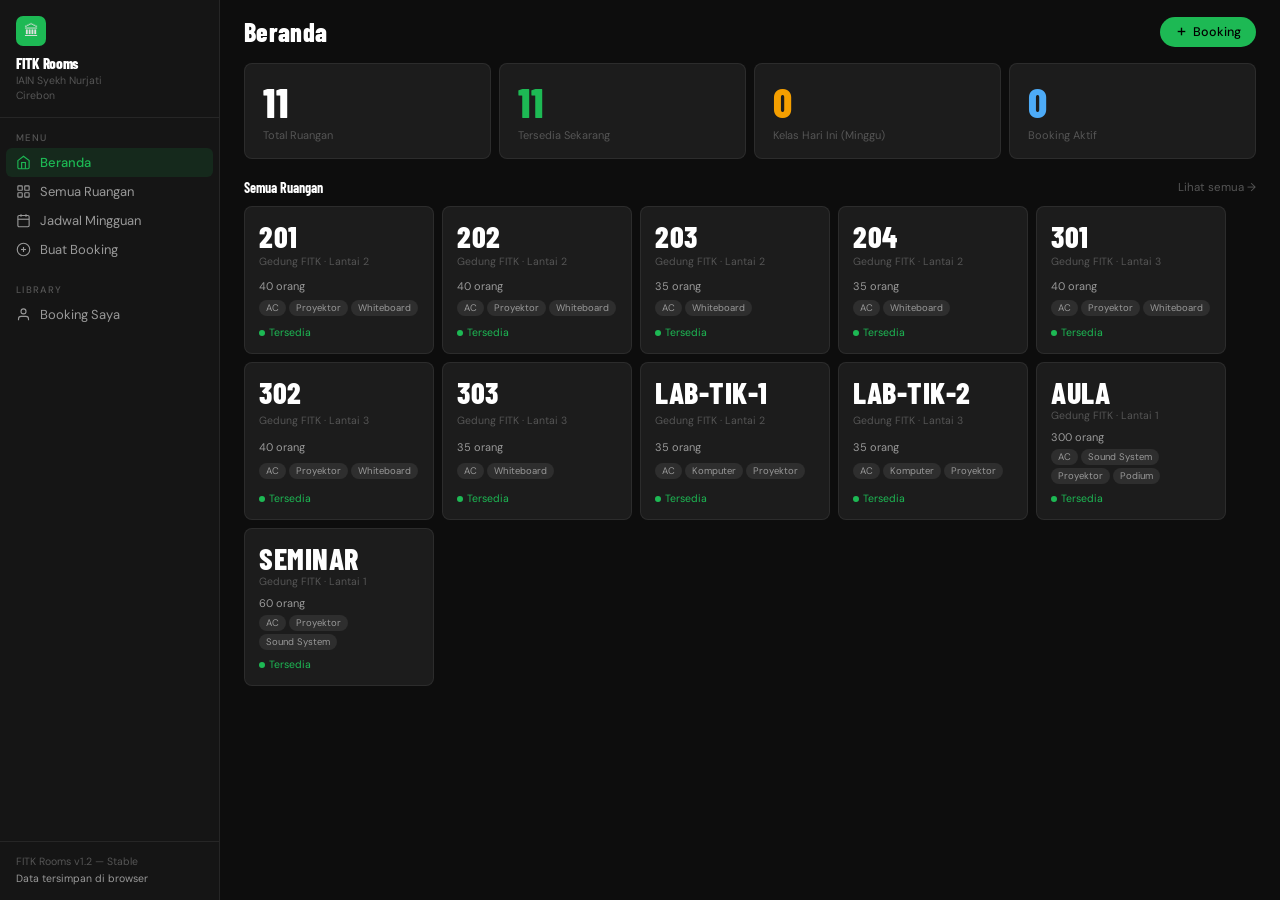
==== commit b8b331ac: "NASIHUYYY" ====
--- a/index.html
+++ b/index.html
@@ -4,7 +4,7 @@
 <meta charset="UTF-8">
 <meta name="viewport" content="width=device-width, initial-scale=1.0">
 <title>FITK Rooms — IAIN Syekh Nurjati</title>
-<link href="https://fonts.googleapis.com/css2?family=Syne:wght@700;800&family=DM+Sans:wght@400;500&display=swap" rel="stylesheet">
+<link href="https://fonts.googleapis.com/css2?family=Barlow+Condensed:wght@600;700;800&family=DM+Sans:wght@400;500&display=swap" rel="stylesheet">
 <style>
 *, *::before, *::after { box-sizing: border-box; margin: 0; padding: 0; }
 
@@ -50,7 +50,7 @@
 
 .logo-area { padding: 16px 16px 14px; border-bottom: 1px solid var(--border); }
 .logo-icon { width: 30px; height: 30px; background: var(--green); border-radius: 7px; display: flex; align-items: center; justify-content: center; font-size: 15px; margin-bottom: 8px; }
-.logo-title { font-family: 'Syne', sans-serif; font-size: 15px; font-weight: 800; color: var(--white); letter-spacing: -0.3px; }
+.logo-title { font-family: 'Barlow Condensed', sans-serif; font-size: 15px; font-weight: 800; color: var(--white); letter-spacing: -0.3px; }
 .logo-sub { font-size: 10.5px; color: var(--t3); margin-top: 2px; line-height: 1.4; }
 
 .nav-section { padding: 14px 16px 4px; font-size: 9.5px; font-weight: 500; text-transform: uppercase; letter-spacing: 1.3px; color: var(--t3); }
@@ -74,7 +74,7 @@
 #main { flex: 1; display: flex; flex-direction: column; overflow: hidden; min-width: 0; }
 
 #topbar { display: flex; align-items: center; gap: 12px; padding: 16px 24px 0; flex-shrink: 0; }
-#page-title { font-family: 'Syne', sans-serif; font-size: 20px; font-weight: 800; color: var(--white); flex: 1; letter-spacing: -0.3px; }
+#page-title { font-family: 'Barlow Condensed', sans-serif; font-size: 26px; font-weight: 800; color: var(--white); flex: 1; letter-spacing: 0.3px; }
 
 #content { flex: 1; overflow-y: auto; padding: 16px 24px 40px; }
 #content::-webkit-scrollbar { width: 4px; }
@@ -109,9 +109,9 @@
 
 /* ── Stats ── */
 .stat-grid { display: grid; grid-template-columns: repeat(4, 1fr); gap: 8px; margin-bottom: 20px; }
-.stat-card { background: var(--card); border: 1px solid var(--border); border-radius: var(--radius); padding: 12px 14px; }
-.stat-num { font-family: 'Syne', sans-serif; font-size: 24px; font-weight: 800; line-height: 1; color: var(--white); }
-.stat-label { font-size: 11px; color: var(--t3); margin-top: 2px; }
+.stat-card { background: var(--card); border: 1px solid var(--border); border-radius: var(--radius); padding: 16px 18px; min-height: 90px; display: flex; flex-direction: column; justify-content: space-between; }
+.stat-num { font-family: 'Barlow Condensed', sans-serif; font-size: 42px; font-weight: 800; line-height: 1; color: var(--white); letter-spacing: 0.5px; }
+.stat-label { font-size: 11px; color: var(--t3); margin-top: 6px; }
 .stat-card.green .stat-num { color: var(--green); }
 .stat-card.amber .stat-num { color: var(--amber); }
 .stat-card.blue .stat-num { color: var(--blue); }
@@ -119,32 +119,33 @@
 /* ── Section header ── */
 .sec-header { display: flex; align-items: center; justify-content: space-between; margin-bottom: 10px; margin-top: 20px; }
 .sec-header:first-child { margin-top: 0; }
-.sec-title { font-family: 'Syne', sans-serif; font-size: 14px; font-weight: 700; color: var(--white); }
+.sec-title { font-family: 'Barlow Condensed', sans-serif; font-size: 14px; font-weight: 700; color: var(--white); }
 .sec-link { font-size: 11.5px; color: var(--t3); cursor: pointer; transition: 0.15s; }
 .sec-link:hover { color: var(--green); }
 
 /* ── Room grid ── */
-.room-grid { display: grid; grid-template-columns: repeat(auto-fill, minmax(155px, 1fr)); gap: 8px; }
+.room-grid { display: grid; grid-template-columns: repeat(auto-fill, minmax(160px, 190px)); gap: 8px; }
 .room-card {
   background: var(--card); border: 1px solid var(--border);
-  border-radius: var(--radius); padding: 12px;
+  border-radius: var(--radius); padding: 14px;
   cursor: pointer; transition: all 0.18s;
   position: relative; overflow: hidden;
+  min-height: 148px; display: flex; flex-direction: column; justify-content: space-between;
 }
 .room-card::after {
-  content: ''; position: absolute; top: 0; left: 0; right: 0; height: 2px;
+  content: ''; position: absolute; top: 0; left: 0; right: 0; height: 3px;
   background: var(--green); opacity: 0; transition: opacity 0.2s;
 }
-.room-card:hover { background: var(--hover); border-color: var(--t3); transform: translateY(-1px); }
+.room-card:hover { background: var(--hover); border-color: var(--t3); transform: translateY(-2px); }
 .room-card:hover::after { opacity: 0.5; }
 .room-card.occupied::after { background: var(--red); opacity: 0.9; }
 .room-card.booked::after { background: var(--amber); opacity: 0.9; }
-.room-num { font-family: 'Syne', sans-serif; font-size: 20px; font-weight: 800; color: var(--white); line-height: 1; }
-.room-meta { font-size: 10.5px; color: var(--t3); margin-top: 1px; }
-.room-cap { font-size: 11px; color: var(--t2); margin-top: 6px; }
-.room-tags { display: flex; flex-wrap: wrap; gap: 2px; margin-top: 5px; }
-.tag { font-size: 9.5px; background: var(--active); color: var(--t2); border-radius: 20px; padding: 1px 7px; }
-.status-dot { display: flex; align-items: center; gap: 4px; font-size: 10.5px; margin-top: 7px; }
+.room-num { font-family: 'Barlow Condensed', sans-serif; font-size: 30px; font-weight: 800; color: var(--white); line-height: 1; letter-spacing: 0.5px; }
+.room-meta { font-size: 10.5px; color: var(--t3); margin-top: 2px; }
+.room-cap { font-size: 11px; color: var(--t2); margin-top: 8px; }
+.room-tags { display: flex; flex-wrap: wrap; gap: 3px; margin-top: 5px; }
+.tag { font-size: 9.5px; background: var(--active); color: var(--t2); border-radius: 20px; padding: 2px 7px; }
+.status-dot { display: flex; align-items: center; gap: 4px; font-size: 10.5px; margin-top: 8px; }
 .dot { width: 6px; height: 6px; border-radius: 50%; flex-shrink: 0; }
 .dot-green { background: var(--green); }
 .dot-red { background: var(--red); }
@@ -160,7 +161,7 @@
   padding: 9px 12px; min-width: 155px; flex-shrink: 0;
 }
 .now-card.booked { border-left-color: var(--amber); }
-.now-card-room { font-family: 'Syne', sans-serif; font-size: 14px; font-weight: 700; color: var(--white); }
+.now-card-room { font-family: 'Barlow Condensed', sans-serif; font-size: 14px; font-weight: 700; color: var(--white); }
 .now-card-info { font-size: 10.5px; color: var(--t3); margin-top: 2px; line-height: 1.4; }
 
 /* ── Filter chips ── */
@@ -217,7 +218,7 @@
   margin-bottom: 6px; transition: border 0.15s;
 }
 .booking-item:hover { border-color: var(--t3); }
-.booking-room { font-family: 'Syne', sans-serif; font-size: 16px; font-weight: 800; color: var(--white); min-width: 58px; padding-top: 2px; }
+.booking-room { font-family: 'Barlow Condensed', sans-serif; font-size: 16px; font-weight: 800; color: var(--white); min-width: 58px; padding-top: 2px; }
 .booking-info { flex: 1; min-width: 0; }
 .booking-id { font-size: 10px; background: var(--active); border-radius: 20px; padding: 1px 8px; color: var(--t2); display: inline-block; margin-bottom: 3px; }
 .booking-title { font-size: 13px; font-weight: 500; color: var(--t1); margin-bottom: 2px; }
@@ -249,7 +250,7 @@
   transition: 0.15s;
 }
 .modal-close:hover { background: var(--active); color: var(--white); }
-.modal-title { font-family: 'Syne', sans-serif; font-size: 17px; font-weight: 700; color: var(--white); margin-bottom: 1px; }
+.modal-title { font-family: 'Barlow Condensed', sans-serif; font-size: 17px; font-weight: 700; color: var(--white); margin-bottom: 1px; }
 .modal-sub { font-size: 11.5px; color: var(--t3); margin-bottom: 14px; }
 .modal-section { font-size: 11px; font-weight: 500; color: var(--t2); text-transform: uppercase; letter-spacing: 0.8px; margin: 12px 0 7px; }
 .modal-row { display: grid; grid-template-columns: 1fr 1fr 1fr; gap: 10px; margin-bottom: 12px; }
